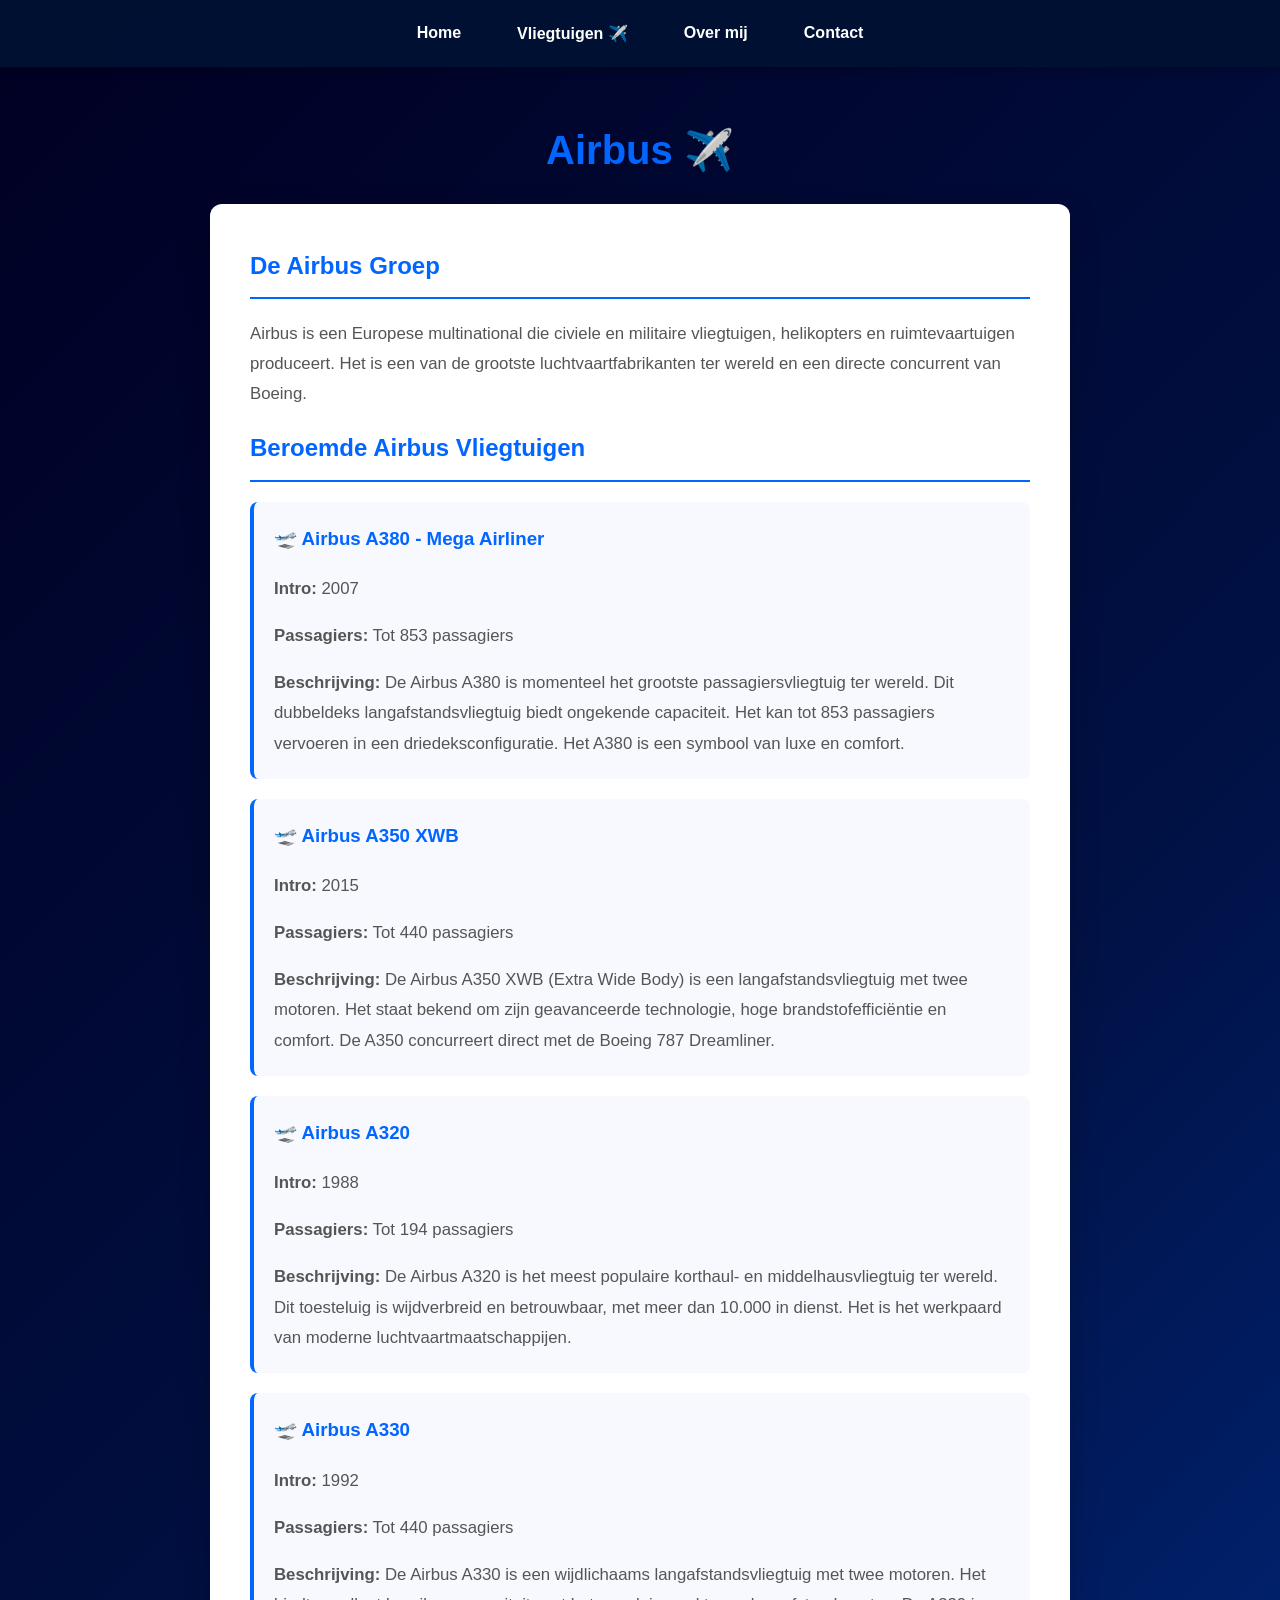
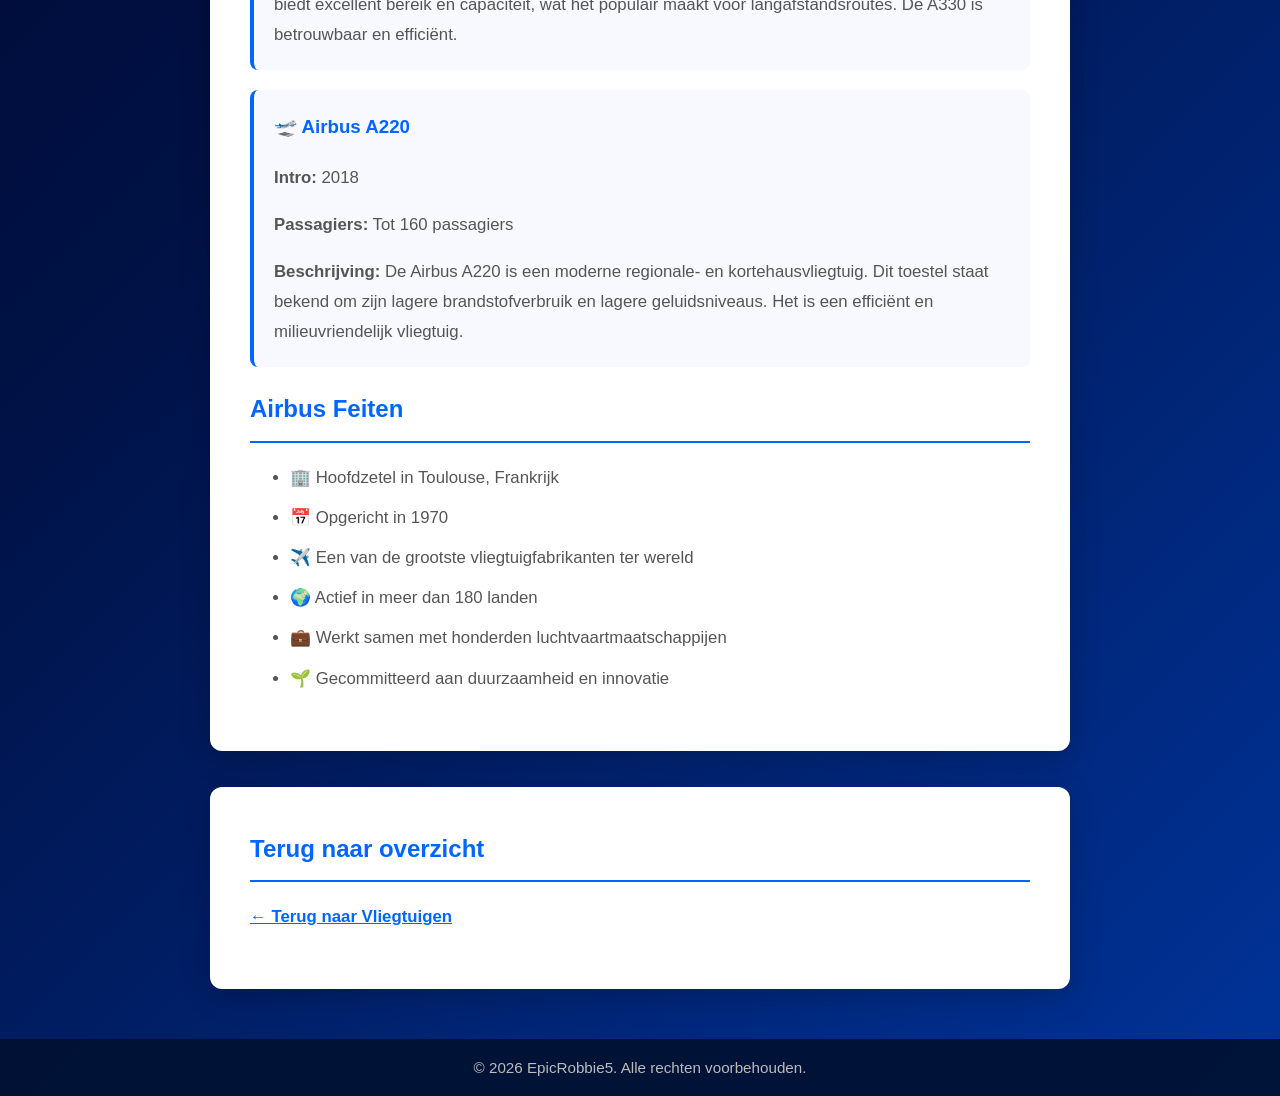
==== airbus.html @ 22551951 "Update airbus.html" ====
<!DOCTYPE html>
<html lang="nl">
<head>
    <meta charset="UTF-8">
    <meta name="viewport" content="width=device-width, initial-scale=1.0">
    <title>Airbus - Mijn Website</title>
    <link rel="stylesheet" href="style.css">
</head>
<body>
    <div class="topnav">
        <a href="index.html">Home</a>
        <a href="vliegtuigen.html">Vliegtuigen ✈️</a>
        <a href="over-mij.html">Over mij</a>
        <a href="contact.html">Contact</a>
    </div>

    <div class="container">
        <h1>Airbus ✈️</h1>
        
        <div class="content">
            <h2>De Airbus Groep</h2>
            <p>Airbus is een Europese multinational die civiele en militaire vliegtuigen, helikopters en ruimtevaartuigen produceert. Het is een van de grootste luchtvaartfabrikanten ter wereld en een directe concurrent van Boeing.</p>

            <h2>Beroemde Airbus Vliegtuigen</h2>

            <div class="card">
                <h3>🛫 Airbus A380 - Mega Airliner</h3>
                <p><strong>Intro:</strong> 2007</p>
                <p><strong>Passagiers:</strong> Tot 853 passagiers</p>
                <p><strong>Beschrijving:</strong> De Airbus A380 is momenteel het grootste passagiersvliegtuig ter wereld. Dit dubbeldeks langafstandsvliegtuig biedt ongekende capaciteit. Het kan tot 853 passagiers vervoeren in een driedeksconfiguratie. Het A380 is een symbool van luxe en comfort.</p>
            </div>

            <div class="card">
                <h3>🛫 Airbus A350 XWB</h3>
                <p><strong>Intro:</strong> 2015</p>
                <p><strong>Passagiers:</strong> Tot 440 passagiers</p>
                <p><strong>Beschrijving:</strong> De Airbus A350 XWB (Extra Wide Body) is een langafstandsvliegtuig met twee motoren. Het staat bekend om zijn geavanceerde technologie, hoge brandstofefficiëntie en comfort. De A350 concurreert direct met de Boeing 787 Dreamliner.</p>
            </div>

            <div class="card">
                <h3>🛫 Airbus A320</h3>
                <p><strong>Intro:</strong> 1988</p>
                <p><strong>Passagiers:</strong> Tot 194 passagiers</p>
                <p><strong>Beschrijving:</strong> De Airbus A320 is het meest populaire korthaul- en middelhausvliegtuig ter wereld. Dit toesteluig is wijdverbreid en betrouwbaar, met meer dan 10.000 in dienst. Het is het werkpaard van moderne luchtvaartmaatschappijen.</p>
            </div>

            <div class="card">
                <h3>🛫 Airbus A330</h3>
                <p><strong>Intro:</strong> 1992</p>
                <p><strong>Passagiers:</strong> Tot 440 passagiers</p>
                <p><strong>Beschrijving:</strong> De Airbus A330 is een wijdlichaams langafstandsvliegtuig met twee motoren. Het biedt excellent bereik en capaciteit, wat het populair maakt voor langafstandsroutes. De A330 is betrouwbaar en efficiënt.</p>
            </div>

            <div class="card">
                <h3>🛫 Airbus A220</h3>
                <p><strong>Intro:</strong> 2018</p>
                <p><strong>Passagiers:</strong> Tot 160 passagiers</p>
                <p><strong>Beschrijving:</strong> De Airbus A220 is een moderne regionale- en kortehausvliegtuig. Dit toestel staat bekend om zijn lagere brandstofverbruik en lagere geluidsniveaus. Het is een efficiënt en milieuvriendelijk vliegtuig.</p>
            </div>

            <h2>Airbus Feiten</h2>
            <ul>
                <li>🏢 Hoofdzetel in Toulouse, Frankrijk</li>
                <li>📅 Opgericht in 1970</li>
                <li>✈️ Een van de grootste vliegtuigfabrikanten ter wereld</li>
                <li>🌍 Actief in meer dan 180 landen</li>
                <li>💼 Werkt samen met honderden luchtvaartmaatschappijen</li>
                <li>🌱 Gecommitteerd aan duurzaamheid en innovatie</li>
            </ul>

        </div>
        <br></br>
        <div class="content">
            <h2>Terug naar overzicht</h2>
            <p><a href="vliegtuigen.html" style="color: #0066ff; font-weight: bold;">← Terug naar Vliegtuigen</a></p>
        </div>
    </div>

    <footer>
        <p>&copy; 2026 EpicRobbie5. Alle rechten voorbehouden.</p>
    </footer>
</body>
</html>
---- style.css ----
/* ===== GLOBAL STYLES ===== */
* {
    box-sizing: border-box;
}

html, body {
    margin: 0;
    padding: 0;
    width: 100%;
    font-family: 'Segoe UI', Tahoma, Geneva, Verdana, sans-serif;
    background: linear-gradient(135deg, #000022, #001144, #003399);
    color: #333;
    min-height: 100vh;
}

body {
    display: flex;
    flex-direction: column;
}

/* ===== TOPNAV ===== */
.topnav {
    position: fixed;
    top: 0;
    left: 0;
    width: 100%;
    background: rgba(0, 17, 51, 0.95);
    backdrop-filter: blur(8px);
    display: flex;
    justify-content: center;
    gap: 20px;
    padding: 14px 0;
    z-index: 1000;
    box-shadow: 0 2px 10px rgba(0, 0, 0, 0.3);
}

.topnav a {
    color: white;
    text-decoration: none;
    font-weight: bold;
    padding: 10px 18px;
    border-radius: 8px;
    transition: all 0.3s ease;
    font-size: 16px;
}

.topnav a:hover {
    background: rgba(255, 255, 255, 0.2);
    transform: translateY(-2px);
}

.topnav a.active {
    background: rgba(0, 102, 255, 0.8);
    box-shadow: 0 4px 12px rgba(0, 102, 255, 0.4);
}

/* ===== CONTAINER ===== */
.container {
    flex: 1;
    padding-top: 100px;
    padding-bottom: 50px;
    max-width: 900px;
    margin: 0 auto;
    width: 100%;
    padding-left: 20px;
    padding-right: 20px;
}

.container h1 {
    color: #0066ff;
    text-align: center;
    font-size: 2.5em;
    margin-bottom: 30px;
    text-shadow: 0 2px 4px rgba(0, 0, 0, 0.1);
}

/* ===== CONTENT SECTIONS ===== */
.content {
    background: white;
    border-radius: 12px;
    padding: 40px;
    box-shadow: 0 8px 30px rgba(0, 0, 0, 0.2);
    line-height: 1.8;
}

.content h2 {
    color: #0066ff;
    margin-top: 0;
    border-bottom: 2px solid #0066ff;
    padding-bottom: 10px;
}

.content h3 {
    color: #003399;
    margin-top: 25px;
}

.content p {
    color: #555;
    font-size: 1.05em;
}

.content ul {
    color: #555;
    font-size: 1.05em;
}

.content ul li {
    margin-bottom: 10px;
}

/* ===== HERO SECTION ===== */
.hero {
    text-align: center;
    color: white;
    margin-bottom: 40px;
}

.hero h1 {
    color: white;
    font-size: 3em;
    margin: 0;
    text-shadow: 0 4px 8px rgba(0, 0, 0, 0.4);
    animation: fadeInDown 0.8s ease;
}

.hero p {
    font-size: 1.3em;
    margin-top: 10px;
    color: #ccc;
    animation: fadeInUp 0.8s ease 0.2s both;
}

/* ===== CARDS ===== */
.card {
    background: #f8f9ff;
    border-left: 4px solid #0066ff;
    padding: 20px;
    margin: 20px 0;
    border-radius: 8px;
    transition: all 0.3s ease;
}

.card:hover {
    transform: translateX(5px);
    box-shadow: 0 4px 12px rgba(0, 102, 255, 0.2);
}

.card h3 {
    color: #0066ff;
    margin-top: 0;
}

.card p {
    margin-bottom: 0;
}

/* ===== ABOUT PAGE ===== */
.about-section {
    margin-bottom: 30px;
    padding-bottom: 30px;
    border-bottom: 1px solid #eee;
}

.about-section:last-child {
    border-bottom: none;
}

.about-section h2 {
    color: #0066ff;
    margin-bottom: 15px;
}

.about-section p {
    color: #555;
    line-height: 1.8;
}

.about-section ul {
    list-style-position: inside;
}

.skills {
    display: flex;
    flex-wrap: wrap;
    gap: 12px;
    margin-top: 15px;
}

.skill {
    background: linear-gradient(135deg, #0066ff, #0044cc);
    color: white;
    padding: 10px 18px;
    border-radius: 20px;
    font-weight: bold;
    font-size: 0.95em;
    box-shadow: 0 2px 8px rgba(0, 102, 255, 0.3);
}

/* ===== CONTACT PAGE ===== */
.contact-info {
    display: grid;
    grid-template-columns: repeat(auto-fit, minmax(250px, 1fr));
    gap: 20px;
    margin: 30px 0;
}

.contact-card {
    background: linear-gradient(135deg, #f8f9ff, #f0f4ff);
    padding: 20px;
    border-radius: 8px;
    border-left: 4px solid #0066ff;
    transition: all 0.3s ease;
}

.contact-card:hover {
    transform: translateY(-5px);
    box-shadow: 0 8px 20px rgba(0, 102, 255, 0.2);
}

.contact-card h3 {
    color: #0066ff;
    margin-top: 0;
}

.contact-card a {
    color: #0066ff;
    text-decoration: none;
    font-weight: bold;
}

.contact-card a:hover {
    text-decoration: underline;
}

.contact-form-section {
    margin-top: 40px;
    padding-top: 30px;
    border-top: 2px solid #eee;
}

.contact-form {
    margin-top: 20px;
}

.form-group {
    margin-bottom: 20px;
}

.form-group label {
    display: block;
    color: #0066ff;
    font-weight: bold;
    margin-bottom: 8px;
}

.form-group input,
.form-group textarea {
    width: 100%;
    padding: 12px;
    border: 2px solid #ddd;
    border-radius: 6px;
    font-family: inherit;
    font-size: 1em;
    transition: border-color 0.3s ease;
}

.form-group input:focus,
.form-group textarea:focus {
    outline: none;
    border-color: #0066ff;
    box-shadow: 0 0 0 3px rgba(0, 102, 255, 0.1);
}

.btn {
    background: linear-gradient(135deg, #0066ff, #0044cc);
    color: white;
    padding: 14px 30px;
    border: none;
    border-radius: 6px;
    font-weight: bold;
    font-size: 1em;
    cursor: pointer;
    transition: all 0.3s ease;
    box-shadow: 0 4px 12px rgba(0, 102, 255, 0.3);
}

.btn:hover {
    transform: translateY(-2px);
    box-shadow: 0 6px 20px rgba(0, 102, 255, 0.4);
}

.btn:active {
    transform: translateY(0);
}

/* ===== FOOTER ===== */
footer {
    background: rgba(0, 17, 51, 0.95);
    color: white;
    text-align: center;
    padding: 20px;
    margin-top: auto;
    font-size: 0.95em;
}

footer p {
    margin: 0;
    color: #bbb;
}

/* ===== ANIMATIONS ===== */
@keyframes fadeInDown {
    from {
        opacity: 0;
        transform: translateY(-20px);
    }
    to {
        opacity: 1;
        transform: translateY(0);
    }
}

@keyframes fadeInUp {
    from {
        opacity: 0;
        transform: translateY(20px);
    }
    to {
        opacity: 1;
        transform: translateY(0);
    }
}

/* ===== RESPONSIVE DESIGN ===== */
@media (max-width: 768px) {
    .topnav {
        gap: 10px;
        padding: 10px 0;
    }

    .topnav a {
        padding: 8px 12px;
        font-size: 14px;
    }

    .container {
        padding-top: 80px;
        padding-left: 15px;
        padding-right: 15px;
    }

    .container h1 {
        font-size: 2em;
    }

    .hero h1 {
        font-size: 2em;
    }

    .hero p {
        font-size: 1.1em;
    }

    .content {
        padding: 25px;
    }

    .contact-info {
        grid-template-columns: 1fr;
    }

    .skills {
        gap: 8px;
    }

    .skill {
        padding: 8px 14px;
        font-size: 0.9em;
    }
}

@media (max-width: 480px) {
    .topnav {
        gap: 5px;
        padding: 8px 0;
    }

    .topnav a {
        padding: 6px 10px;
        font-size: 12px;
    }

    .container {
        padding-top: 70px;
    }

    .container h1 {
        font-size: 1.5em;
        margin-bottom: 20px;
    }

    .hero h1 {
        font-size: 1.5em;
    }

    .hero p {
        font-size: 1em;
    }

    .content {
        padding: 15px;
    }

    .content h2 {
        font-size: 1.3em;
    }

    .content p {
        font-size: 1em;
    }
}
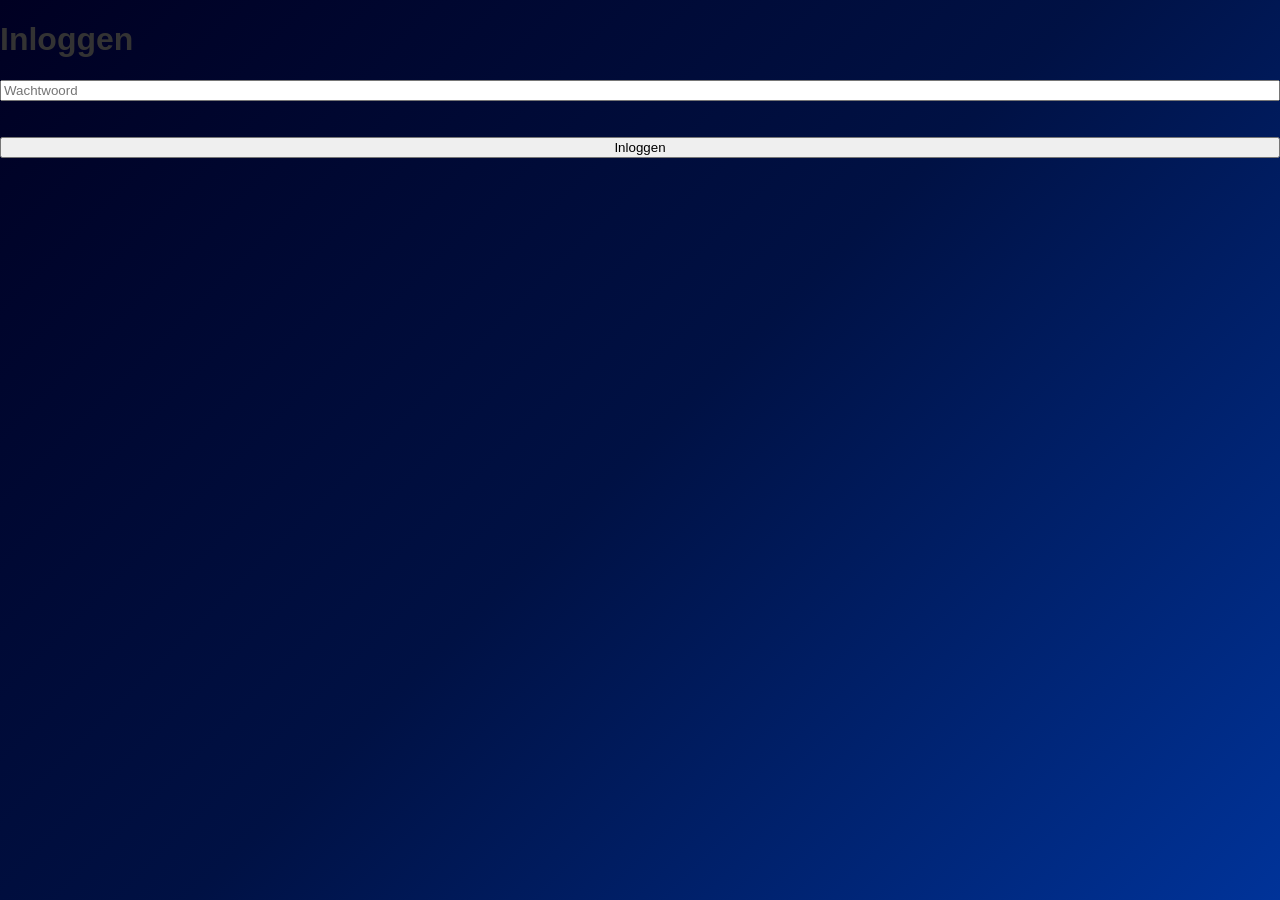
==== commit 10f33ef3: "Update airbus.html" ====
--- a/airbus.html
+++ b/airbus.html
@@ -7,6 +7,15 @@
     <link rel="stylesheet" href="style.css">
 </head>
 <body>
+    <body>
+    <script>
+    if (
+        localStorage.getItem("loggedIn")
+        !== "true"
+    ) {
+        location.href = "login.html";
+    }
+    </script>
     <div class="topnav">
         <a href="index.html">Home</a>
         <a href="vliegtuigen.html">Vliegtuigen ✈️</a>
